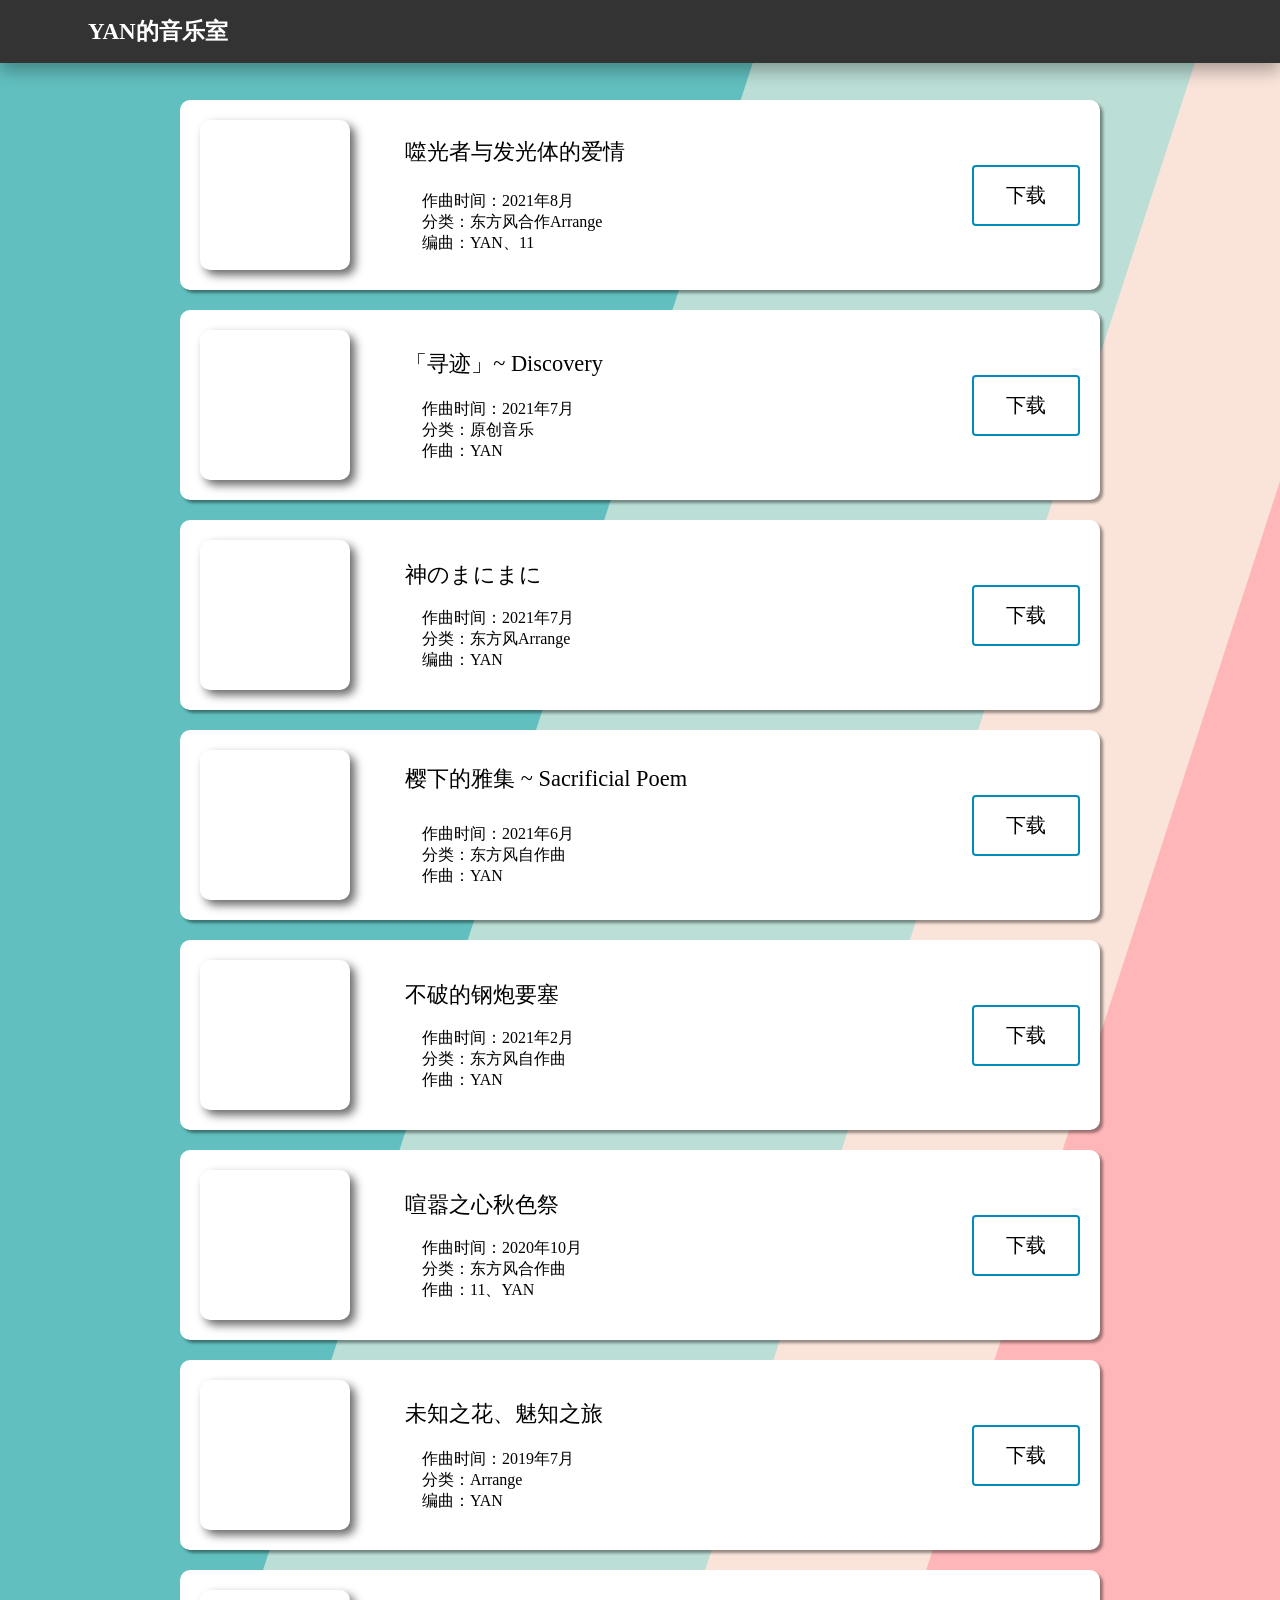
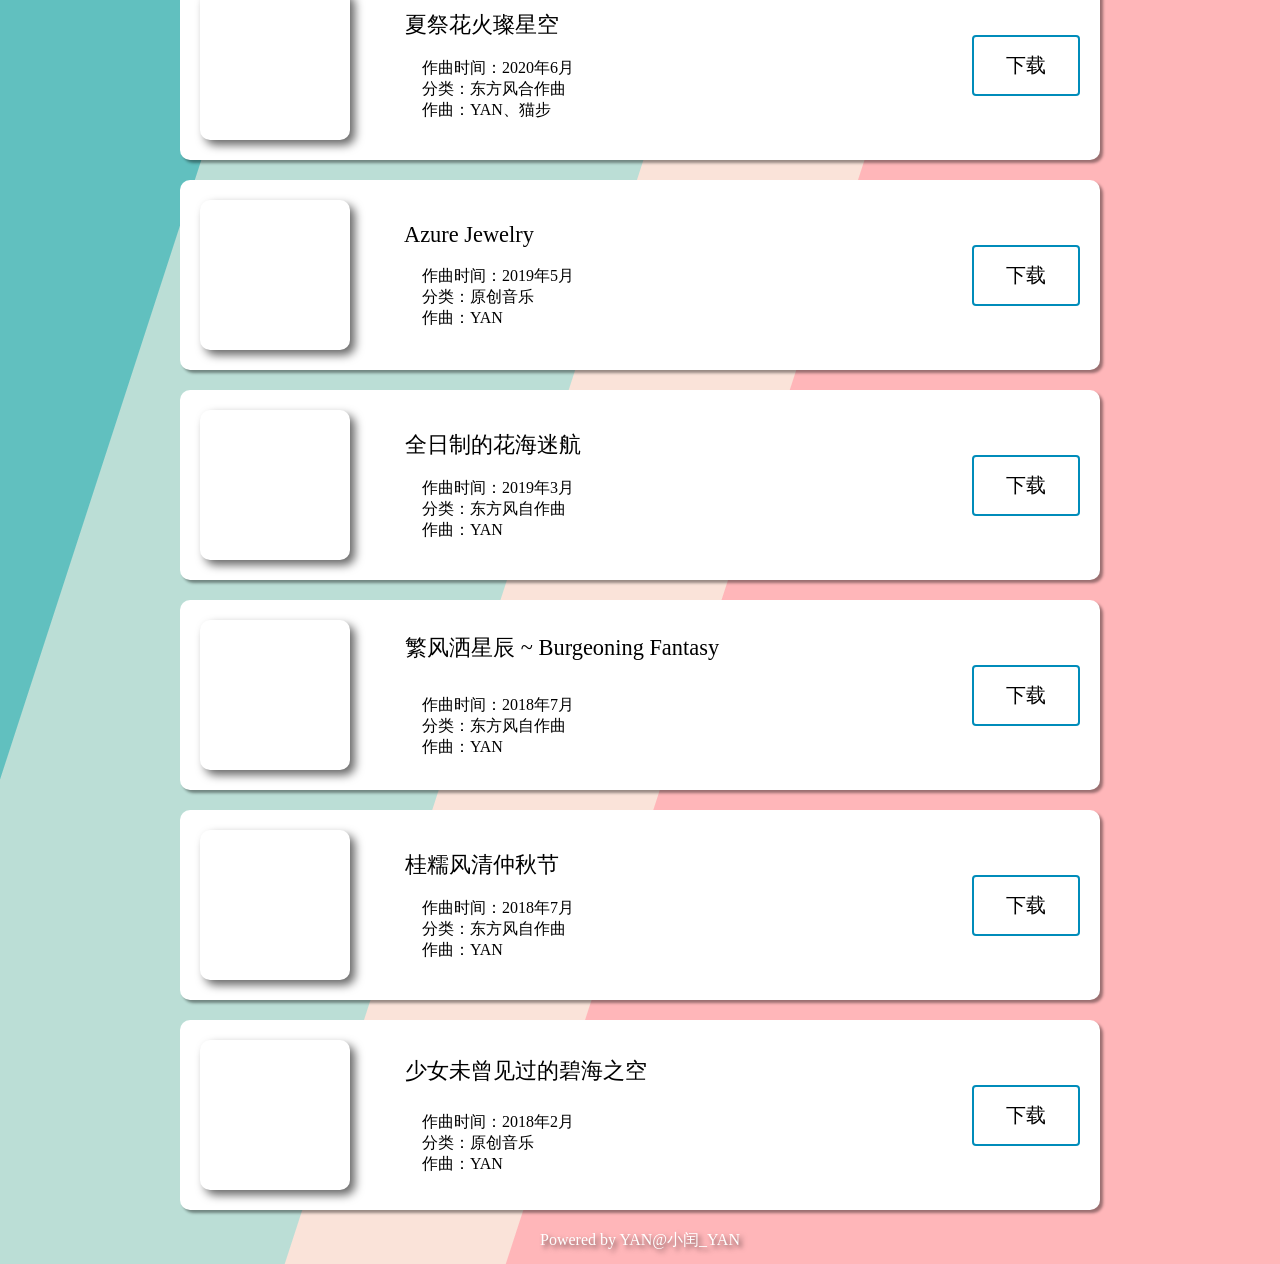
==== index.html @ b7a193bb "210902_0956" ====
<!DOCTYPE html>
<head>
    <meta name="viewport" content="width=device-width, initial-scale=1, maximum-scale=1, user-scalable=no">
    <link rel="stylesheet" type="text/css" href="css/style.css">
    <script src="https://kit.fontawesome.com/b39e3e3549.js" crossorigin="anonymous"></script>
    <link rel="shortcut icon" href="https://yan-blog.oss-cn-beijing.aliyuncs.com/musics/music.png">
    <title>YAN的音乐室</title>
</head>

<body>
<div class="topbar">
    <ul>
        <li style="margin-left: 5%"><img class="icon" src="https://yan-blog.oss-cn-beijing.aliyuncs.com/musics/music.png" alt=""></li>
        <li style="text-align: center"><font style="font-size: 23px"><b>YAN的音乐室</b></font></li>
        <li style="float:right; margin-right: 5%"><img class="icon" src="https://yan-blog.oss-cn-beijing.aliyuncs.com/musics/bannerEasy.png" alt=""></li>
    </ul>
</div>
<div class="contents">

    <div class="music">
        <div class="music-logo">
            <img class="img" src="https://yan-blog.oss-cn-beijing.aliyuncs.com/musics/cover/%E7%88%B1%E6%83%85.jpg" alt="">
        </div>
        <div class="music-info">
            <div class="music-name">
                <i class="fas fa-music"></i>&nbsp;&nbsp;噬光者与发光体的爱情
            </div>
            <div class="music-desc">
                <i class="fas fa-calendar-day"></i>&nbsp;&nbsp;作曲时间：2021年8月<br/>
                <i class="fas fa-quote-left"></i>&nbsp;&nbsp;分类：东方风合作Arrange<br/>
                <i class="fas fa-feather-alt"></i>&nbsp;&nbsp;编曲：YAN、11
            </div>
        </div>
        <div class="music-href">
            <a href="https://yan-blog.oss-cn-beijing.aliyuncs.com/musics/mp3/%E5%99%AC%E5%85%89%E8%80%85%E4%B8%8E%E5%8F%91%E5%85%89%E4%BD%93%E7%9A%84%E7%88%B1%E6%83%85.mp3">
                <button type="button" class="button">下载</button>
            </a>
        </div>
    </div>
    
    <div class="music">
        <div class="music-logo">
            <img class="img" src="https://yan-blog.oss-cn-beijing.aliyuncs.com/musics/cover/Discovery.jpg" alt="">
        </div>
        <div class="music-info">
            <div class="music-name">
                <i class="fas fa-music"></i>&nbsp;&nbsp;「寻迹」~ Discovery
            </div>
            <div class="music-desc">
                <i class="fas fa-calendar-day"></i>&nbsp;&nbsp;作曲时间：2021年7月<br/>
                <i class="fas fa-quote-left"></i>&nbsp;&nbsp;分类：原创音乐<br/>
                <i class="fas fa-feather-alt"></i>&nbsp;&nbsp;作曲：YAN
            </div>
        </div>
        <div class="music-href">
            <a href="https://yan-blog.oss-cn-beijing.aliyuncs.com/musics/mp3/%E3%80%8C%E5%AF%BB%E8%BF%B9%E3%80%8D~%20Discovery.mp3">
                <button type="button" class="button">下载</button>
            </a>
        </div>
    </div>
    
    <div class="music">
        <div class="music-logo">
            <img class="img" src="https://yan-blog.oss-cn-beijing.aliyuncs.com/musics/cover/%E7%A5%9E%E7%9A%84%E9%9A%8F%E6%B3%A2%E9%80%90%E6%B5%81.jpg" alt="">
        </div>
        <div class="music-info">
            <div class="music-name">
                <i class="fas fa-music"></i>&nbsp;&nbsp;神のまにまに
            </div>
            <div class="music-desc">
                <i class="fas fa-calendar-day"></i>&nbsp;&nbsp;作曲时间：2021年7月<br/>
                <i class="fas fa-quote-left"></i>&nbsp;&nbsp;分类：东方风Arrange<br/>
                <i class="fas fa-feather-alt"></i>&nbsp;&nbsp;编曲：YAN
            </div>
        </div>
        <div class="music-href">
            <a href="https://yan-blog.oss-cn-beijing.aliyuncs.com/musics/mp3/%E7%A5%9E%E7%9A%84%E9%9A%8F%E6%B3%A2%E9%80%90%E6%B5%81.mp3">
                <button type="button" class="button">下载</button>
            </a>
        </div>
    </div>
    
    <div class="music">
        <div class="music-logo">
            <img class="img" src="https://yan-blog.oss-cn-beijing.aliyuncs.com/musics/cover/%E6%A8%B1%E4%B8%8B%E7%9A%84%E9%9B%85%E9%9B%86.jpg" alt="">
        </div>
        <div class="music-info">
            <div class="music-name">
                <i class="fas fa-music"></i>&nbsp;&nbsp;樱下的雅集 ~ Sacrificial Poem
            </div>
            <div class="music-desc">
                <i class="fas fa-calendar-day"></i>&nbsp;&nbsp;作曲时间：2021年6月<br/>
                <i class="fas fa-quote-left"></i>&nbsp;&nbsp;分类：东方风自作曲<br/>
                <i class="fas fa-feather-alt"></i>&nbsp;&nbsp;作曲：YAN
            </div>
        </div>
        <div class="music-href">
            <a href="https://yan-blog.oss-cn-beijing.aliyuncs.com/musics/mp3/%E6%A8%B1%E4%B8%8B%E7%9A%84%E9%9B%85%E9%9B%86%20~%20Sacrificial%20Poem.mp3">
                <button type="button" class="button">下载</button>
            </a>
        </div>
    </div>
    
    <div class="music">
        <div class="music-logo">
            <img class="img" src="https://yan-blog.oss-cn-beijing.aliyuncs.com/musics/cover/%E9%92%A2%E9%93%81%E8%A6%81%E5%A1%9E.jpg" alt="">
        </div>
        <div class="music-info">
            <div class="music-name">
                <i class="fas fa-music"></i>&nbsp;&nbsp;不破的钢炮要塞
            </div>
            <div class="music-desc">
                <i class="fas fa-calendar-day"></i>&nbsp;&nbsp;作曲时间：2021年2月<br/>
                <i class="fas fa-quote-left"></i>&nbsp;&nbsp;分类：东方风自作曲<br/>
                <i class="fas fa-feather-alt"></i>&nbsp;&nbsp;作曲：YAN
            </div>
        </div>
        <div class="music-href">
            <a href="https://yan-blog.oss-cn-beijing.aliyuncs.com/musics/mp3/%E4%B8%8D%E7%A0%B4%E7%9A%84%E9%92%A2%E7%82%AE%E8%A6%81%E5%A1%9E.mp3">
                <button type="button" class="button">下载</button>
            </a>
        </div>
    </div>
    
    <div class="music">
        <div class="music-logo">
            <img class="img" src="https://yan-blog.oss-cn-beijing.aliyuncs.com/musics/cover/%E5%96%A7%E5%9A%A3%E4%B9%8B%E5%BF%83%E7%A7%8B%E8%89%B2%E7%A5%AD.jpg" alt="">
        </div>
        <div class="music-info">
            <div class="music-name">
                <i class="fas fa-music"></i>&nbsp;&nbsp;喧嚣之心秋色祭
            </div>
            <div class="music-desc">
                <i class="fas fa-calendar-day"></i>&nbsp;&nbsp;作曲时间：2020年10月<br/>
                <i class="fas fa-quote-left"></i>&nbsp;&nbsp;分类：东方风合作曲<br/>
                <i class="fas fa-feather-alt"></i>&nbsp;&nbsp;作曲：11、YAN
            </div>
        </div>
        <div class="music-href">
            <a href="https://yan-blog.oss-cn-beijing.aliyuncs.com/musics/mp3/%E5%96%A7%E5%9A%A3%E4%B9%8B%E5%BF%83%E7%A7%8B%E8%89%B2%E7%A5%AD.mp3">
                <button type="button" class="button">下载</button>
            </a>
        </div>
    </div>
    
    <div class="music">
        <div class="music-logo">
            <img class="img" src="https://yan-blog.oss-cn-beijing.aliyuncs.com/musics/cover/%E6%9C%AA%E7%9F%A5%E4%B9%8B%E8%8A%B1.jpg" alt="">
        </div>
        <div class="music-info">
            <div class="music-name">
                <i class="fas fa-music"></i>&nbsp;&nbsp;未知之花、魅知之旅
            </div>
            <div class="music-desc">
                <i class="fas fa-calendar-day"></i>&nbsp;&nbsp;作曲时间：2019年7月<br/>
                <i class="fas fa-quote-left"></i>&nbsp;&nbsp;分类：Arrange<br/>
                <i class="fas fa-feather-alt"></i>&nbsp;&nbsp;编曲：YAN
            </div>
        </div>
        <div class="music-href">
            <a href="https://yan-blog.oss-cn-beijing.aliyuncs.com/musics/mp3/%E6%9C%AA%E7%9F%A5%E4%B9%8B%E8%8A%B1%E3%80%81%E9%AD%85%E7%9F%A5%E4%B9%8B%E6%97%85.mp3">
                <button type="button" class="button">下载</button>
            </a>
        </div>
    </div>
    
    <div class="music">
        <div class="music-logo">
            <img class="img" src="https://yan-blog.oss-cn-beijing.aliyuncs.com/musics/cover/%E5%A4%8F%E7%A5%AD%E8%8A%B1%E7%81%AB%E7%92%A8%E6%98%9F%E7%A9%BA.jpg" alt="">
        </div>
        <div class="music-info">
            <div class="music-name">
                <i class="fas fa-music"></i>&nbsp;&nbsp;夏祭花火璨星空
            </div>
            <div class="music-desc">
                <i class="fas fa-calendar-day"></i>&nbsp;&nbsp;作曲时间：2020年6月<br/>
                <i class="fas fa-quote-left"></i>&nbsp;&nbsp;分类：东方风合作曲<br/>
                <i class="fas fa-feather-alt"></i>&nbsp;&nbsp;作曲：YAN、猫步
            </div>
        </div>
        <div class="music-href">
            <a href="https://yan-blog.oss-cn-beijing.aliyuncs.com/musics/mp3/%E5%A4%8F%E7%A5%AD%E8%8A%B1%E7%81%AB%E7%92%A8%E6%98%9F%E7%A9%BA.mp3">
                <button type="button" class="button">下载</button>
            </a>
        </div>
    </div>
    
    <div class="music">
        <div class="music-logo">
            <img class="img" src="https://yan-blog.oss-cn-beijing.aliyuncs.com/musics/cover/AJ.jpg" alt="">
        </div>
        <div class="music-info">
            <div class="music-name">
                <i class="fas fa-music"></i>&nbsp;&nbsp;Azure Jewelry
            </div>
            <div class="music-desc">
                <i class="fas fa-calendar-day"></i>&nbsp;&nbsp;作曲时间：2019年5月<br/>
                <i class="fas fa-quote-left"></i>&nbsp;&nbsp;分类：原创音乐<br/>
                <i class="fas fa-feather-alt"></i>&nbsp;&nbsp;作曲：YAN
            </div>
        </div>
        <div class="music-href">
            <a href="https://yan-blog.oss-cn-beijing.aliyuncs.com/musics/mp3/Azure%20Jewelry.mp3">
                <button type="button" class="button">下载</button>
            </a>
        </div>
    </div>
    
    <div class="music">
        <div class="music-logo">
            <img class="img" src="https://yan-blog.oss-cn-beijing.aliyuncs.com/musics/cover/%E8%8A%B1%E6%B5%B7.jpg" alt="">
        </div>
        <div class="music-info">
            <div class="music-name">
                <i class="fas fa-music"></i>&nbsp;&nbsp;全日制的花海迷航
            </div>
            <div class="music-desc">
                <i class="fas fa-calendar-day"></i>&nbsp;&nbsp;作曲时间：2019年3月<br/>
                <i class="fas fa-quote-left"></i>&nbsp;&nbsp;分类：东方风自作曲<br/>
                <i class="fas fa-feather-alt"></i>&nbsp;&nbsp;作曲：YAN
            </div>
        </div>
        <div class="music-href">
            <a href="https://yan-blog.oss-cn-beijing.aliyuncs.com/musics/mp3/%E5%85%A8%E6%97%A5%E5%88%B6%E8%8A%B1%E6%B5%B7%E8%BF%B7%E8%88%AA.mp3">
                <button type="button" class="button">下载</button>
            </a>
        </div>
    </div>
    
    <div class="music">
        <div class="music-logo">
            <img class="img" src="https://yan-blog.oss-cn-beijing.aliyuncs.com/musics/cover/%E7%B9%81%E9%A3%8E%E6%B4%92%E6%98%9F%E8%BE%B0.jpg" alt="">
        </div>
        <div class="music-info">
            <div class="music-name">
                <i class="fas fa-music"></i>&nbsp;&nbsp;繁风洒星辰 ~ Burgeoning Fantasy
            </div>
            <div class="music-desc">
                <i class="fas fa-calendar-day"></i>&nbsp;&nbsp;作曲时间：2018年7月<br/>
                <i class="fas fa-quote-left"></i>&nbsp;&nbsp;分类：东方风自作曲<br/>
                <i class="fas fa-feather-alt"></i>&nbsp;&nbsp;作曲：YAN
            </div>
        </div>
        <div class="music-href">
            <a href="https://yan-blog.oss-cn-beijing.aliyuncs.com/musics/mp3/%E7%B9%81%E9%A3%8E%E6%B4%92%E6%98%9F%E8%BE%B0%20~%20Burgeoning%20Fantasy.mp3">
                <button type="button" class="button">下载</button>
            </a>
        </div>
    </div>
    
    <div class="music">
        <div class="music-logo">
            <img class="img" src="https://yan-blog.oss-cn-beijing.aliyuncs.com/musics/cover/%E4%B8%AD%E7%A7%8B.jpg" alt="">
        </div>
        <div class="music-info">
            <div class="music-name">
                <i class="fas fa-music"></i>&nbsp;&nbsp;桂糯风清仲秋节
            </div>
            <div class="music-desc">
                <i class="fas fa-calendar-day"></i>&nbsp;&nbsp;作曲时间：2018年7月<br/>
                <i class="fas fa-quote-left"></i>&nbsp;&nbsp;分类：东方风自作曲<br/>
                <i class="fas fa-feather-alt"></i>&nbsp;&nbsp;作曲：YAN
            </div>
        </div>
        <div class="music-href">
            <a href="https://yan-blog.oss-cn-beijing.aliyuncs.com/musics/mp3/%E6%A1%82%E7%B3%AF%E9%A3%8E%E6%B8%85%E4%BB%B2%E7%A7%8B%E8%8A%82.mp3">
                <button type="button" class="button">下载</button>
            </a>
        </div>
    </div>
    
    <div class="music">
        <div class="music-logo">
            <img class="img" src="https://yan-blog.oss-cn-beijing.aliyuncs.com/musics/cover/%E7%A2%A7%E6%B5%B7.jpg" alt="">
        </div>
        <div class="music-info">
            <div class="music-name">
                <i class="fas fa-music"></i>&nbsp;&nbsp;少女未曾见过的碧海之空
            </div>
            <div class="music-desc">
                <i class="fas fa-calendar-day"></i>&nbsp;&nbsp;作曲时间：2018年2月<br/>
                <i class="fas fa-quote-left"></i>&nbsp;&nbsp;分类：原创音乐<br/>
                <i class="fas fa-feather-alt"></i>&nbsp;&nbsp;作曲：YAN
            </div>
        </div>
        <div class="music-href">
            <a href="https://yan-blog.oss-cn-beijing.aliyuncs.com/musics/mp3/%E5%B0%91%E5%A5%B3%E6%9C%AA%E6%9B%BE%E8%A7%81%E8%BF%87%E7%9A%84%E7%A2%A7%E6%B5%B7%E4%B9%8B%E7%A9%BA.mp3">
                <button type="button" class="button">下载</button>
            </a>
        </div>
    </div>
    
</div>

<div class="copyright">
    Powered by YAN@小闰_YAN
</div>
</body>

</html>
---- css/style.css ----
* {
    margin: 0;
    padding: 0;
}

body{
    background: linear-gradient(288deg, #FFB6B9 0%, #FFB6B9 35%, #FAE3D9 calc(35% + 1px), #FAE3D9 45%, #BBDED6 calc(45% + 1px), #BBDED6 65%, #61C0BF calc(65% + 1px), #61C0BF 100%);
}

ul {
    list-style-type: none;
    margin: 0;
    padding: 0;
    overflow: hidden;
    background-color: #333;
    position: fixed;
    top: 0;
    width: 100%;
    box-shadow: 0px 8px 16px rgba(0, 0, 0, 0.3);
}
  
li {
    float: left;
    display: block;
    color: white;
    text-align: center;
    padding: 16px 8px;
    text-decoration: none;
}

.topbar{
    height: 80px;
}
  
.icon {
    height: 40px;
}

.contents{
    max-width: 960px;
    margin:0 auto; 
}

.music {
    background-color: #fff;
    padding: 20px;
    border-radius: 10px;
    margin: 20px;
    display: flex;
    flex-wrap: wrap;
    align-items:center;
    justify-content:center;
    box-shadow: 3px 3px 3px rgba(0, 0, 0, 0.4);
    
}


.music-logo{
    width: 150px;
    height: 150px;
    border-radius: 10px;
    margin-right: 5%;
    box-shadow: 5px 5px 10px rgba(0, 0, 0, 0.6);
}
.img{
    width: 100%;
    object-fit: cover;
}

.music-name{
    font-size: 1.4em;
    margin-bottom: 10%
}

.music-desc{
    margin-left: 20px;
}

.music-href{
    margin-left: auto;
    transition: all 0.3s;
}

.music-href:hover{
    transform: scale(1.03);
}

.button {
    padding: 15px 32px;
    text-align: center;
    text-decoration: none;
    border-radius: 4px;
    font-size: 20px;
    background-color: white; 
    color: black; 
    border: 2px solid #008CBA;
}

.button:hover {
    background-color: #008CBA;
    color: white;
    box-shadow: 3px 3px 5px rgba(0, 0, 0, 0.6);
}

@media screen and (max-width: 666px) {
    .music {
        display: flex;
        flex-direction: column;
    }
    .music-logo{
        margin-bottom: 5%;
    }
    .music-name{
        margin-bottom: 5%;
    }
    .music-desc{
        margin-bottom: 5%;
    }
    .music-href{
        margin-right: auto;
    }
    .button{
        padding: 8px 50px;
    }
}

.copyright{
    color: white;
    margin-top: 1%;
    margin-bottom: 1%;
    text-shadow: 3px 3px 5px rgba(0, 0, 0, 0.6);
    text-align: center;
}
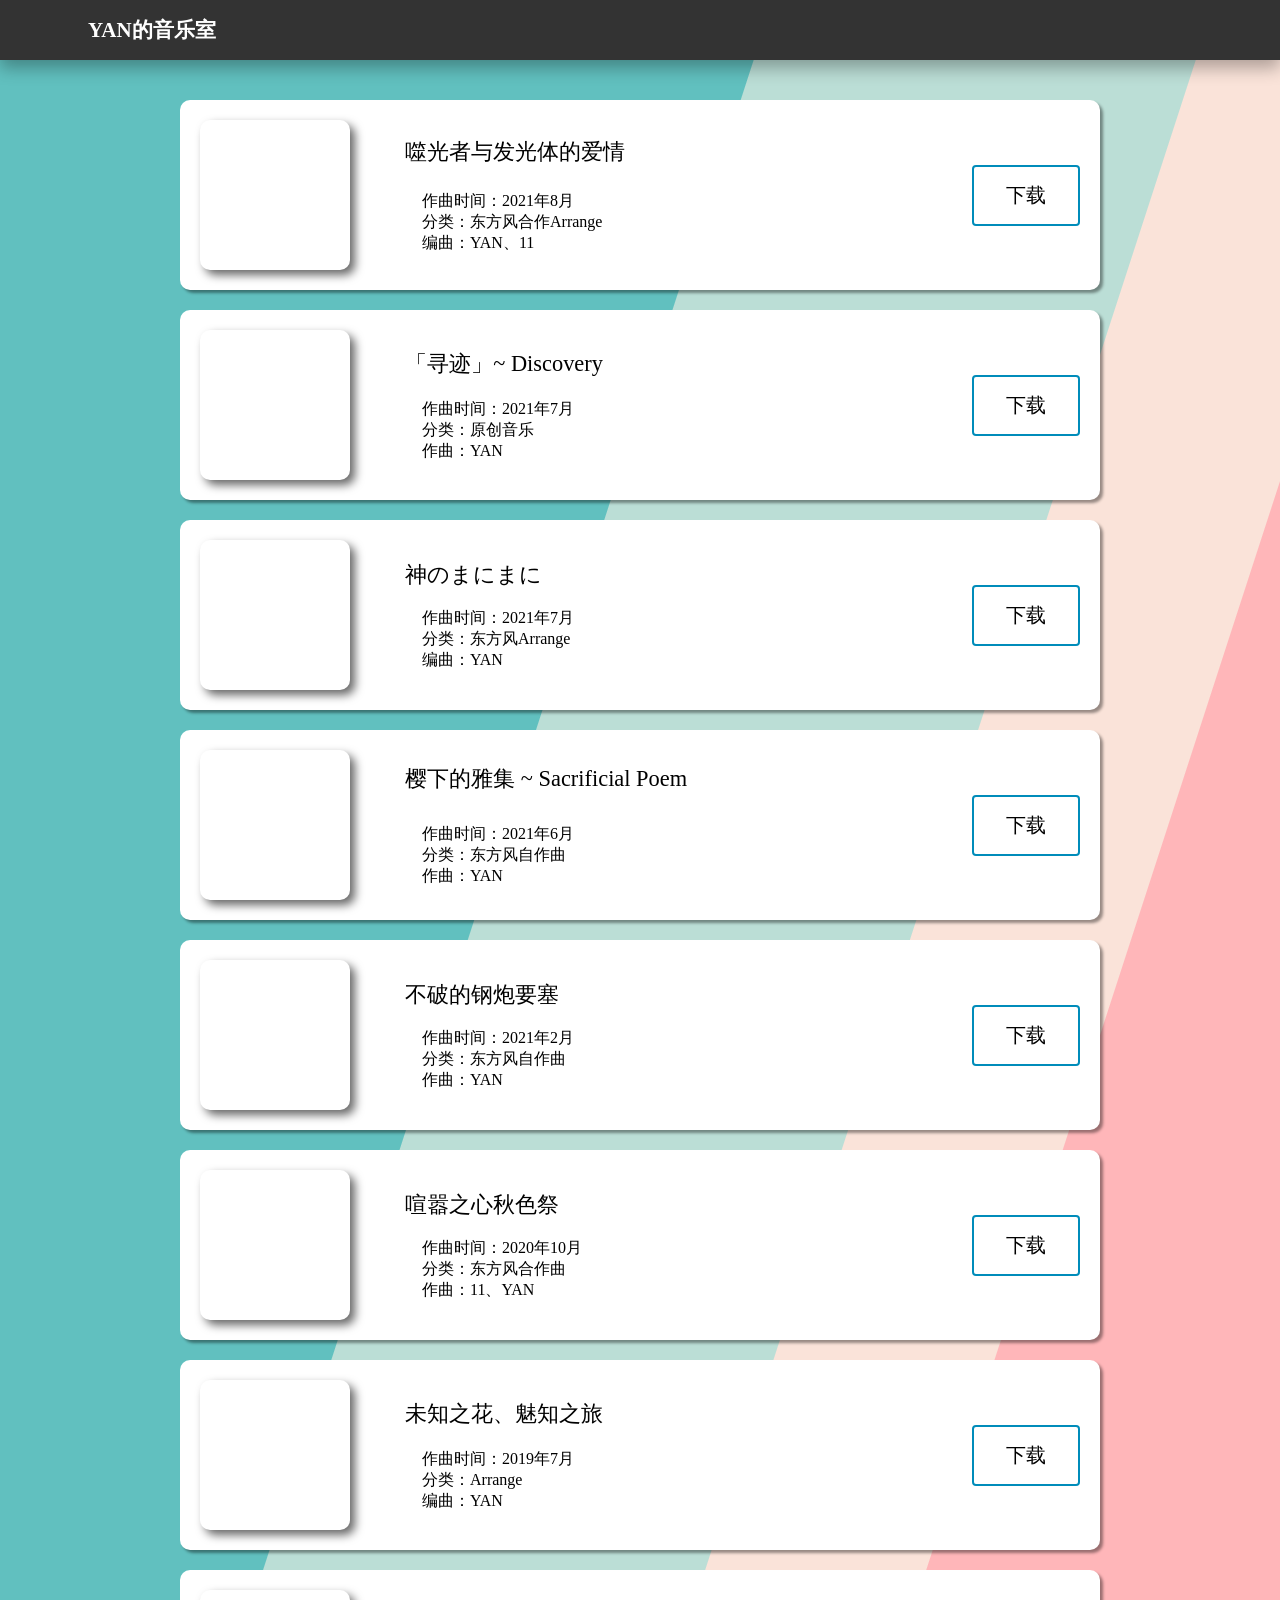
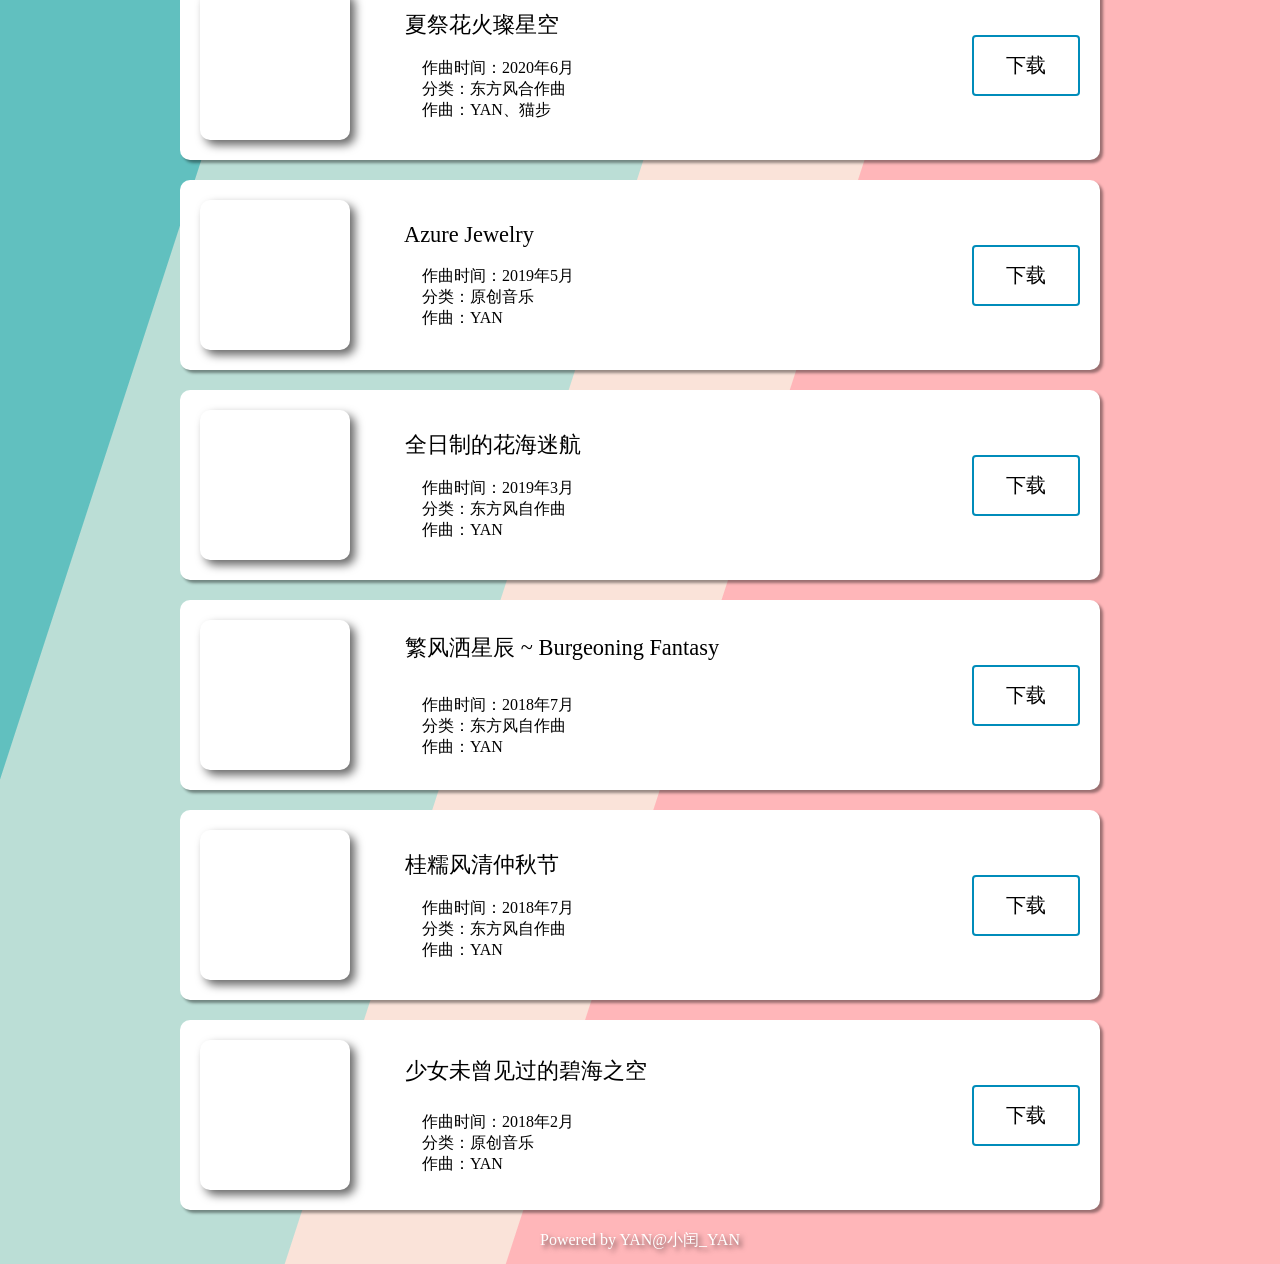
==== commit d1aabf0f: "210902_1010" ====
--- a/index.html
+++ b/index.html
@@ -12,7 +12,7 @@
 <div class="topbar">
     <ul>
         <li style="margin-left: 5%"><img class="icon" src="https://yan-blog.oss-cn-beijing.aliyuncs.com/musics/music.png" alt=""></li>
-        <li style="text-align: center"><font style="font-size: 23px"><b>YAN的音乐室</b></font></li>
+        <li style="text-align: center"><font style="font-size: 21px"><b>YAN的音乐室</b></font></li>
         <li style="float:right; margin-right: 5%"><img class="icon" src="https://yan-blog.oss-cn-beijing.aliyuncs.com/musics/bannerEasy.png" alt=""></li>
     </ul>
 </div>
--- a/css/style.css
+++ b/css/style.css
@@ -33,7 +33,7 @@
 }
   
 .icon {
-    height: 40px;
+    height: 30px;
 }
 
 .contents{
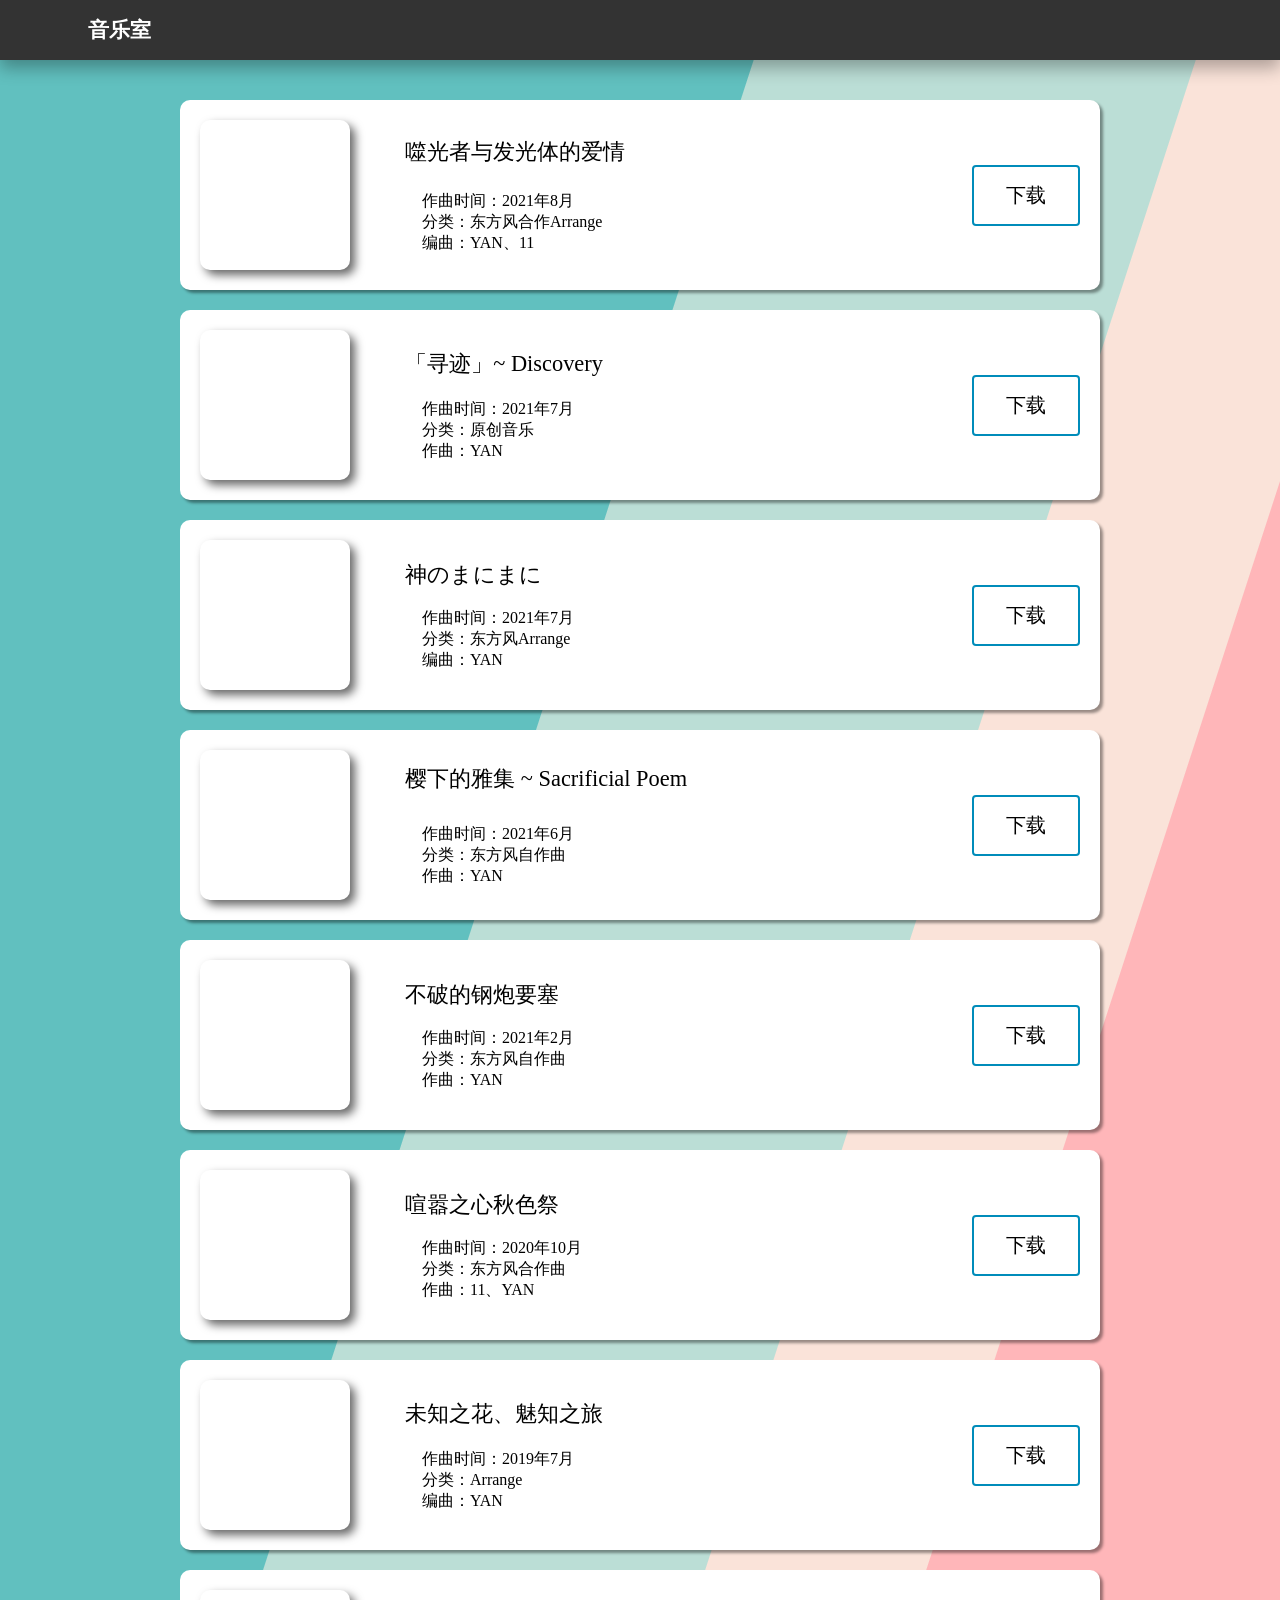
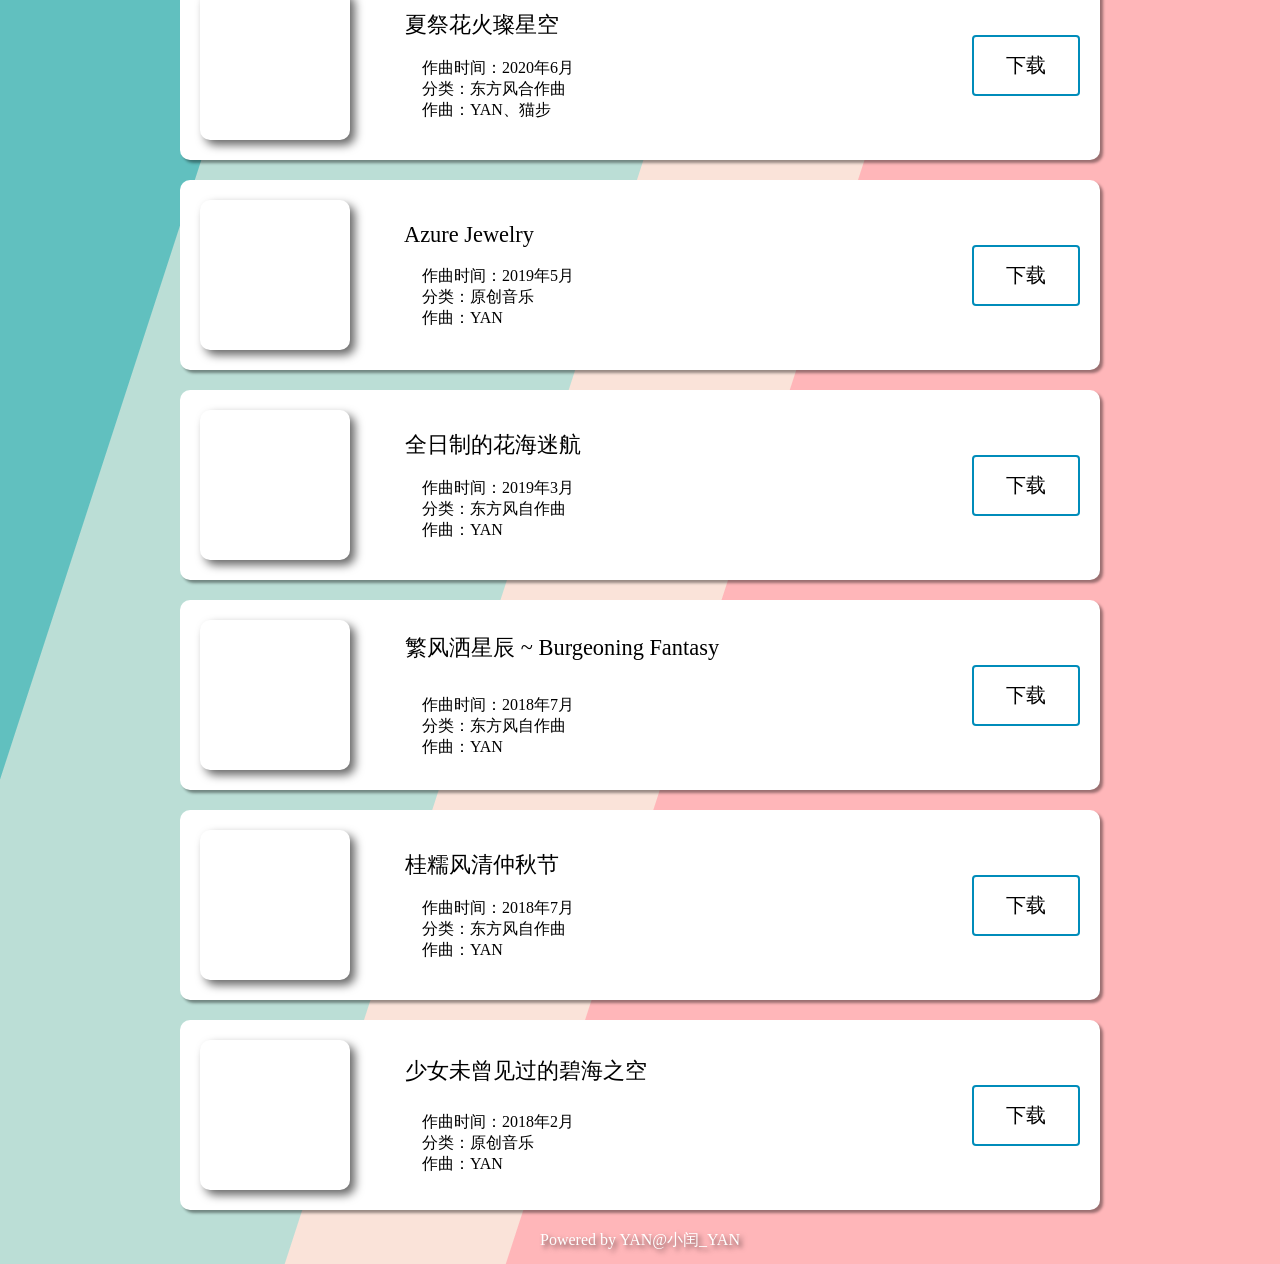
==== commit 53cd5e83: "210902_1020" ====
--- a/index.html
+++ b/index.html
@@ -12,7 +12,7 @@
 <div class="topbar">
     <ul>
         <li style="margin-left: 5%"><img class="icon" src="https://yan-blog.oss-cn-beijing.aliyuncs.com/musics/music.png" alt=""></li>
-        <li style="text-align: center"><font style="font-size: 21px"><b>YAN的音乐室</b></font></li>
+        <li style="text-align: center"><font style="font-size: 21px"><b>音乐室</b></font></li>
         <li style="float:right; margin-right: 5%"><img class="icon" src="https://yan-blog.oss-cn-beijing.aliyuncs.com/musics/bannerEasy.png" alt=""></li>
     </ul>
 </div>
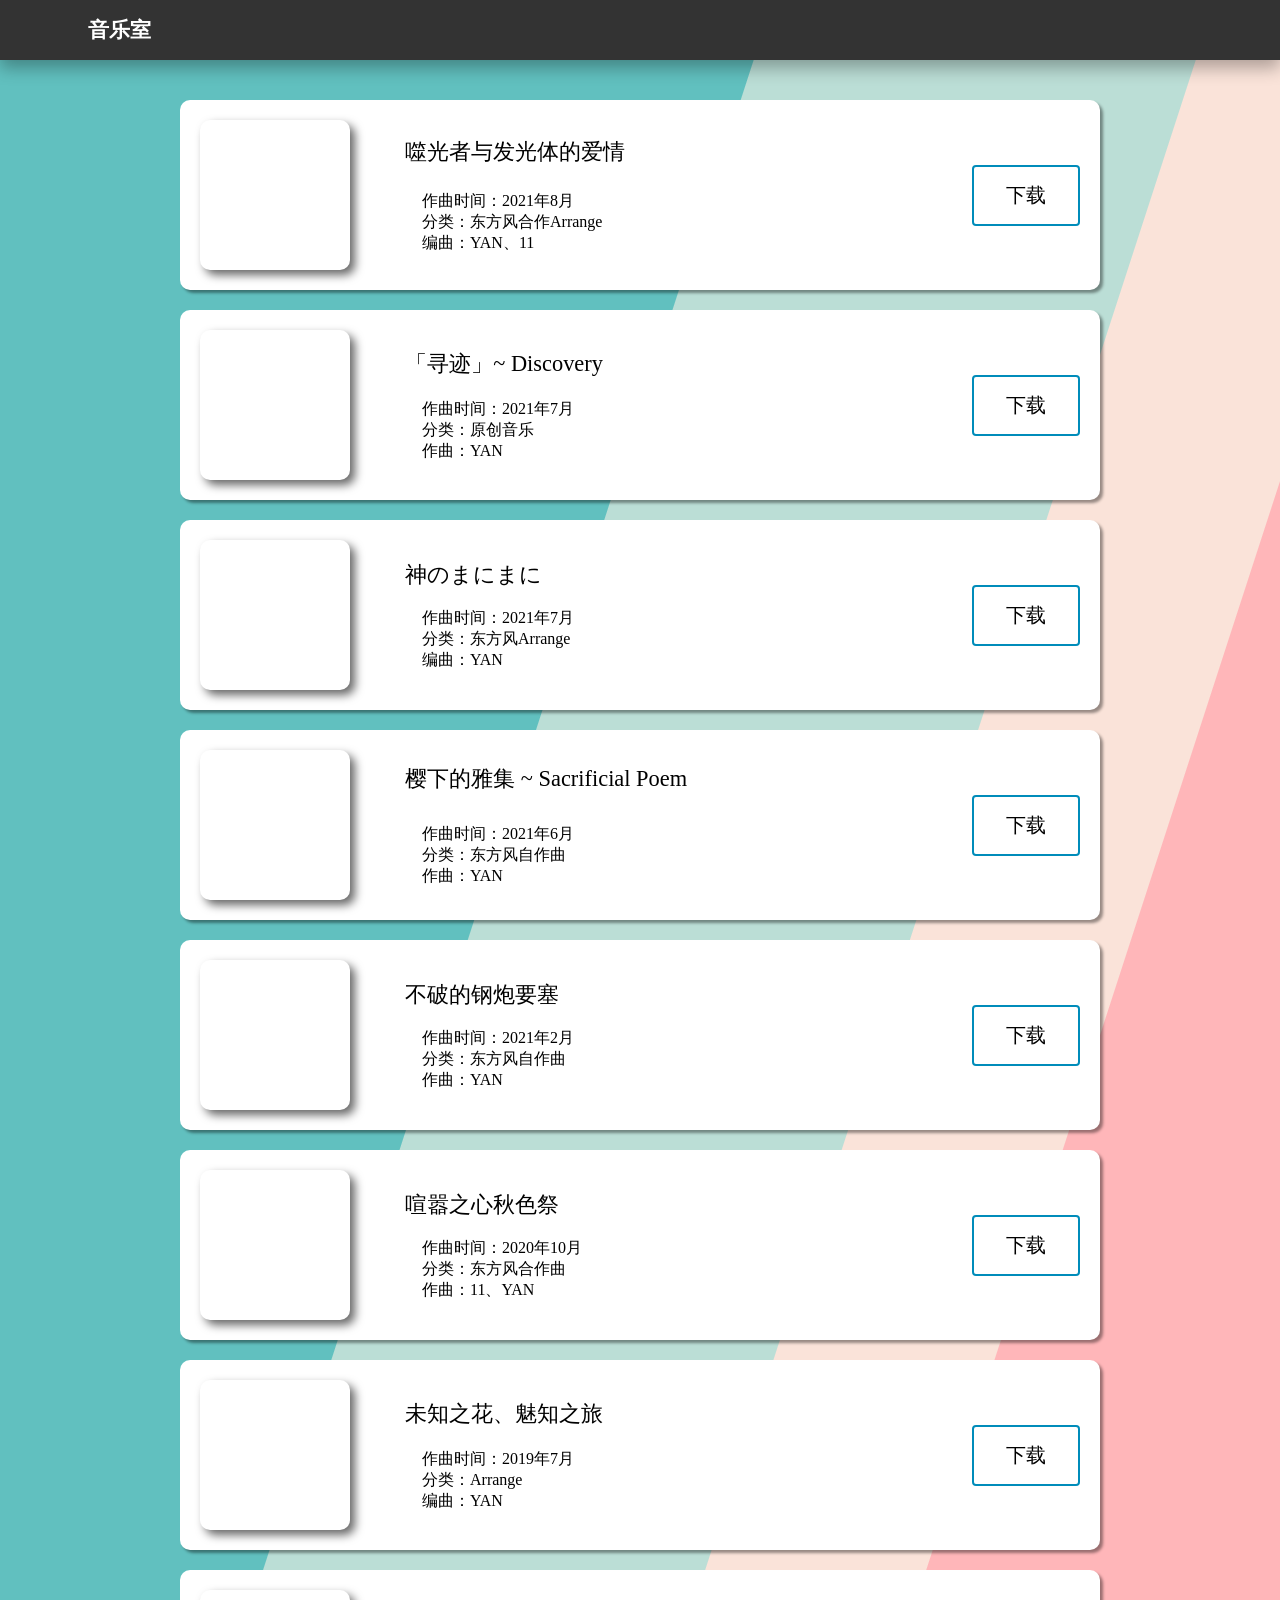
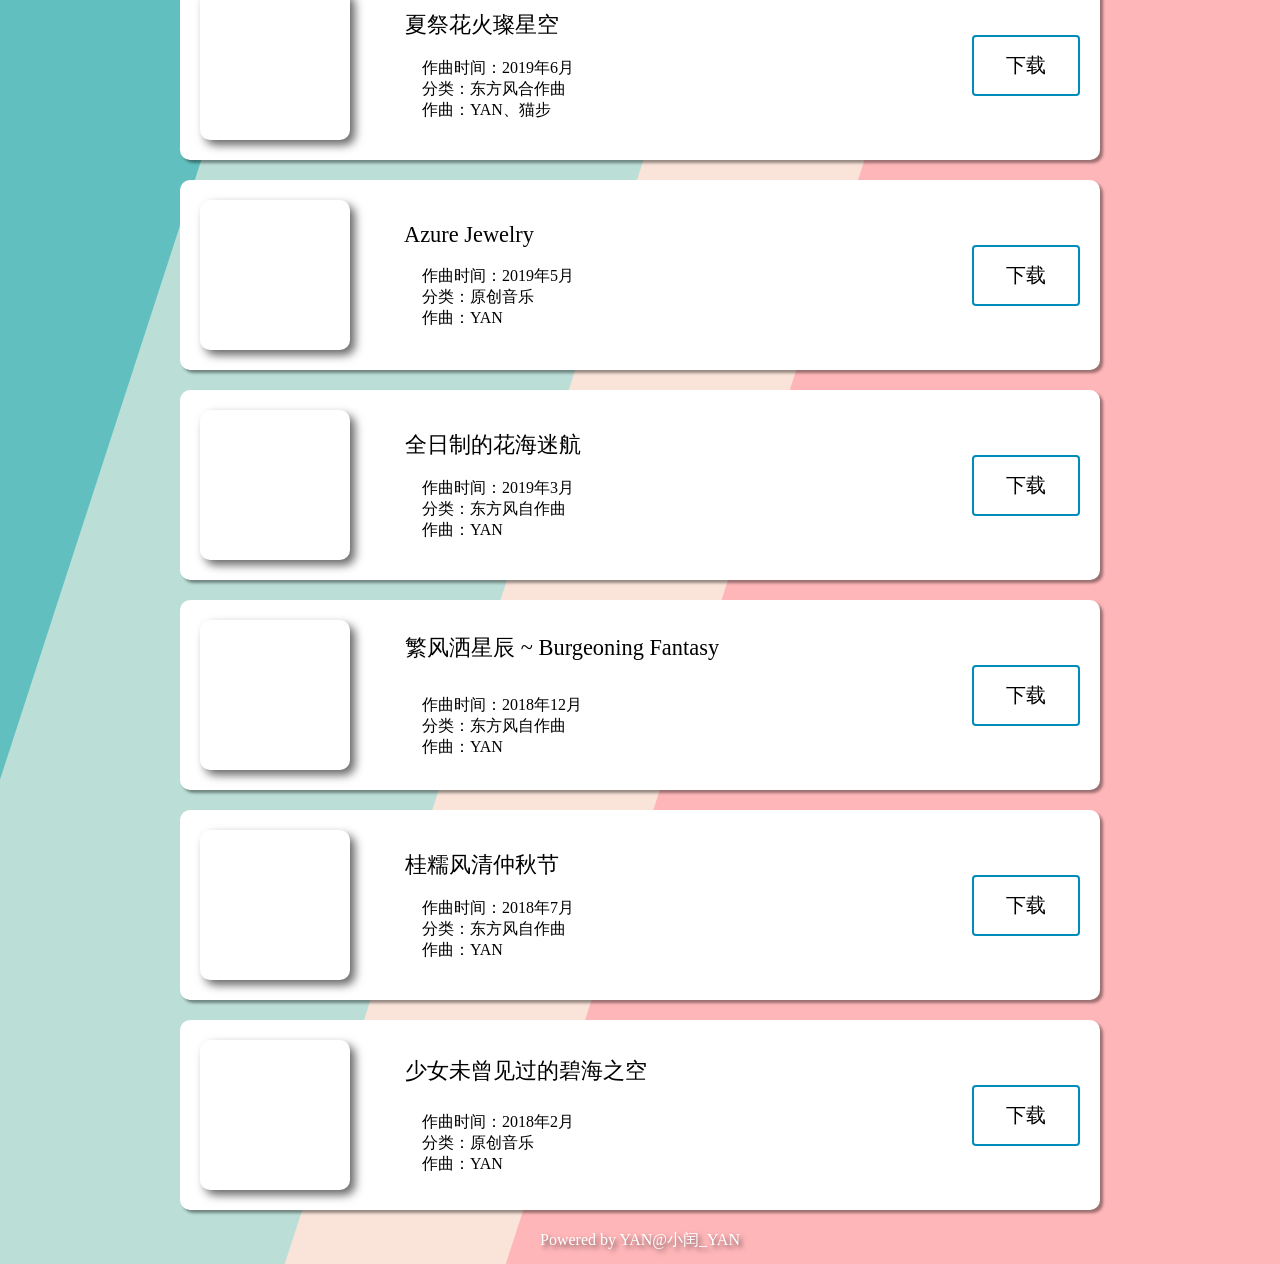
==== commit 55f67e04: "210905_0041" ====
--- a/index.html
+++ b/index.html
@@ -6,6 +6,7 @@
     <script src="https://kit.fontawesome.com/b39e3e3549.js" crossorigin="anonymous"></script>
     <link rel="shortcut icon" href="https://yan-blog.oss-cn-beijing.aliyuncs.com/musics/music.png">
     <title>YAN的音乐室</title>
+    <script type="text/javascript" src="js/noIE.js"></script>
 </head>
 
 <body>
@@ -174,7 +175,7 @@
                 <i class="fas fa-music"></i>&nbsp;&nbsp;夏祭花火璨星空
             </div>
             <div class="music-desc">
-                <i class="fas fa-calendar-day"></i>&nbsp;&nbsp;作曲时间：2020年6月<br/>
+                <i class="fas fa-calendar-day"></i>&nbsp;&nbsp;作曲时间：2019年6月<br/>
                 <i class="fas fa-quote-left"></i>&nbsp;&nbsp;分类：东方风合作曲<br/>
                 <i class="fas fa-feather-alt"></i>&nbsp;&nbsp;作曲：YAN、猫步
             </div>
@@ -237,7 +238,7 @@
                 <i class="fas fa-music"></i>&nbsp;&nbsp;繁风洒星辰 ~ Burgeoning Fantasy
             </div>
             <div class="music-desc">
-                <i class="fas fa-calendar-day"></i>&nbsp;&nbsp;作曲时间：2018年7月<br/>
+                <i class="fas fa-calendar-day"></i>&nbsp;&nbsp;作曲时间：2018年12月<br/>
                 <i class="fas fa-quote-left"></i>&nbsp;&nbsp;分类：东方风自作曲<br/>
                 <i class="fas fa-feather-alt"></i>&nbsp;&nbsp;作曲：YAN
             </div>
--- a/css/style.css
+++ b/css/style.css
@@ -3,7 +3,7 @@
     padding: 0;
 }
 
-body{
+body {
     background: linear-gradient(288deg, #FFB6B9 0%, #FFB6B9 35%, #FAE3D9 calc(35% + 1px), #FAE3D9 45%, #BBDED6 calc(45% + 1px), #BBDED6 65%, #61C0BF calc(65% + 1px), #61C0BF 100%);
 }
 
@@ -18,7 +18,7 @@
     width: 100%;
     box-shadow: 0px 8px 16px rgba(0, 0, 0, 0.3);
 }
-  
+
 li {
     float: left;
     display: block;
@@ -28,17 +28,17 @@
     text-decoration: none;
 }
 
-.topbar{
+.topbar {
     height: 80px;
 }
-  
+
 .icon {
     height: 30px;
 }
 
-.contents{
+.contents {
     max-width: 960px;
-    margin:0 auto; 
+    margin: 0 auto;
 }
 
 .music {
@@ -48,41 +48,44 @@
     margin: 20px;
     display: flex;
     flex-wrap: wrap;
-    align-items:center;
-    justify-content:center;
+    align-items: center;
+    justify-content: center;
     box-shadow: 3px 3px 3px rgba(0, 0, 0, 0.4);
-    
 }
 
-
-.music-logo{
+.music-logo {
     width: 150px;
     height: 150px;
     border-radius: 10px;
     margin-right: 5%;
     box-shadow: 5px 5px 10px rgba(0, 0, 0, 0.6);
 }
-.img{
+
+.img {
     width: 100%;
     object-fit: cover;
 }
 
-.music-name{
+.music-name {
     font-size: 1.4em;
     margin-bottom: 10%
 }
 
-.music-desc{
+.music-desc {
     margin-left: 20px;
 }
 
-.music-href{
+.music-href {
     margin-left: auto;
     transition: all 0.3s;
 }
 
-.music-href:hover{
+.music-href:hover {
     transform: scale(1.03);
+}
+
+.muisc-info {
+    display: block;
 }
 
 .button {
@@ -91,8 +94,8 @@
     text-decoration: none;
     border-radius: 4px;
     font-size: 20px;
-    background-color: white; 
-    color: black; 
+    background-color: white;
+    color: black;
     border: 2px solid #008CBA;
 }
 
@@ -107,24 +110,24 @@
         display: flex;
         flex-direction: column;
     }
-    .music-logo{
+    .music-logo {
         margin-bottom: 5%;
     }
-    .music-name{
+    .music-name {
         margin-bottom: 5%;
     }
-    .music-desc{
+    .music-desc {
         margin-bottom: 5%;
     }
-    .music-href{
+    .music-href {
         margin-right: auto;
     }
-    .button{
+    .button {
         padding: 8px 50px;
     }
 }
 
-.copyright{
+.copyright {
     color: white;
     margin-top: 1%;
     margin-bottom: 1%;
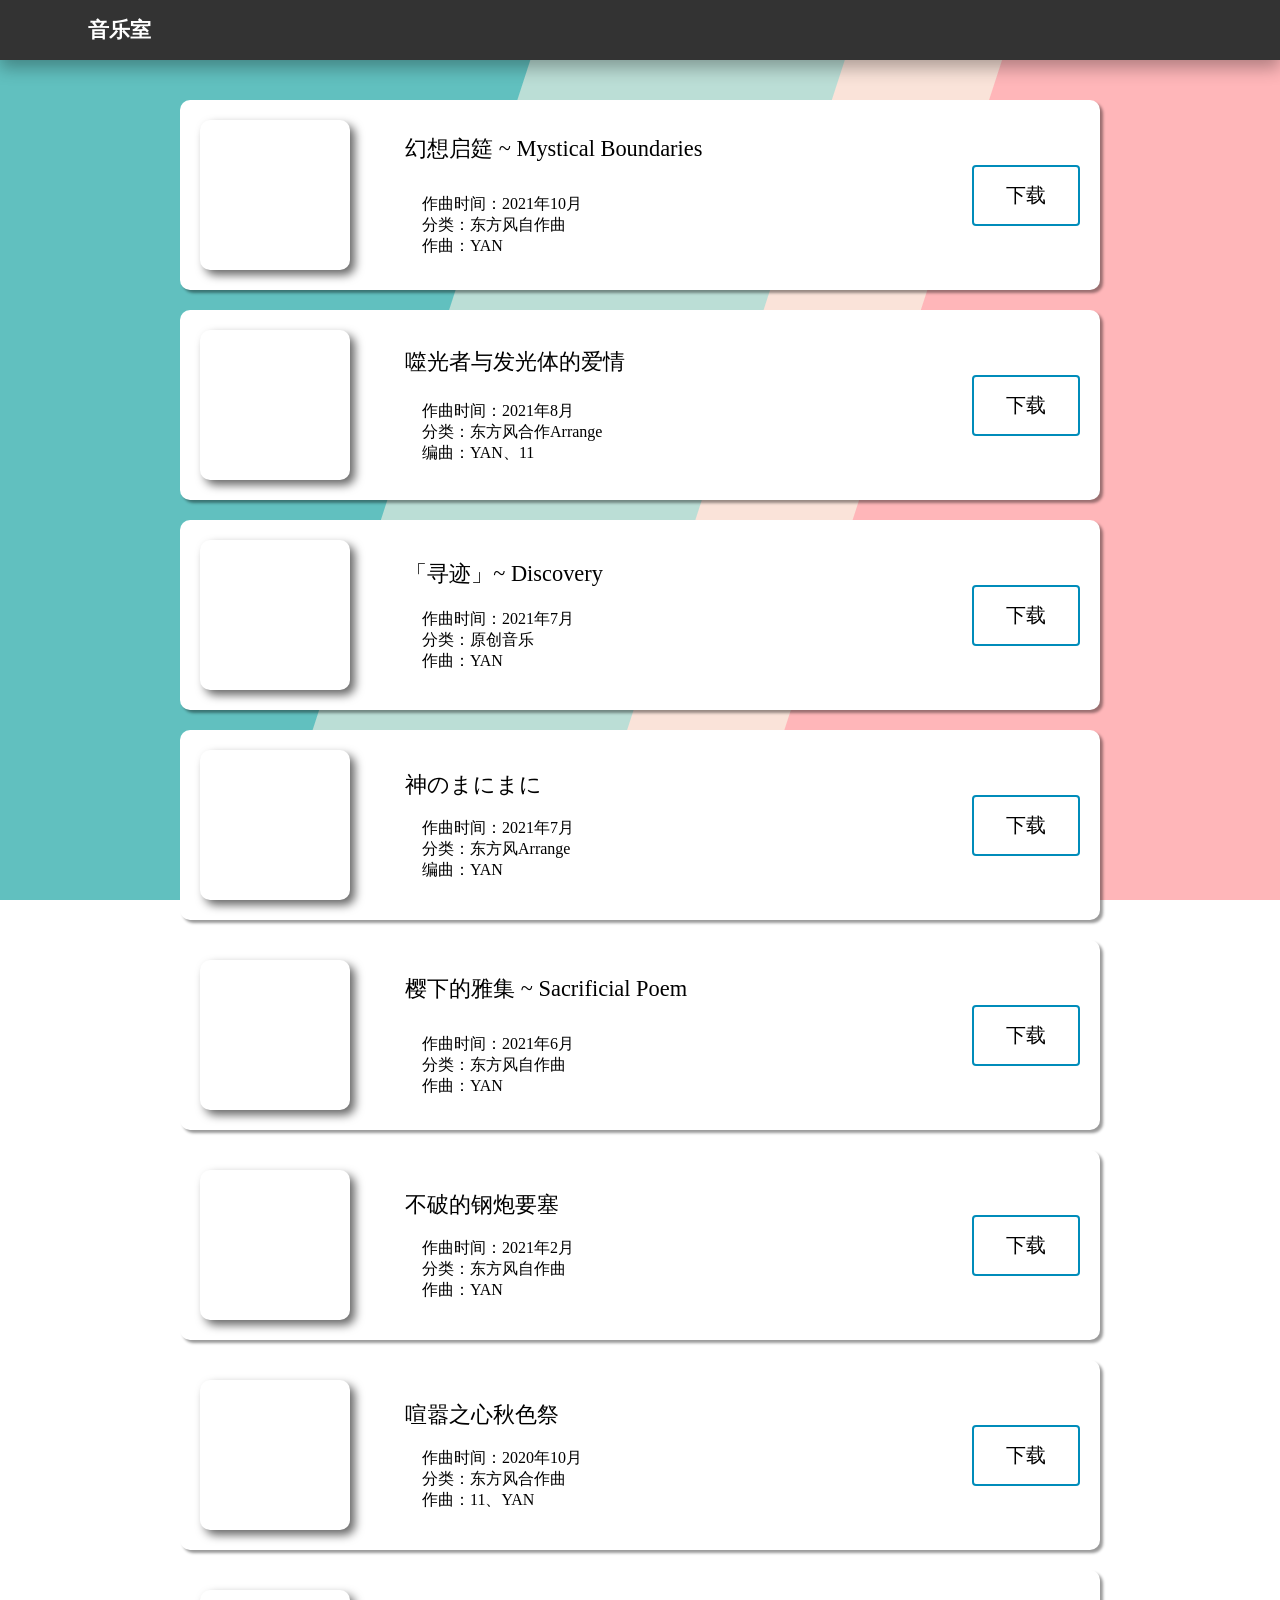
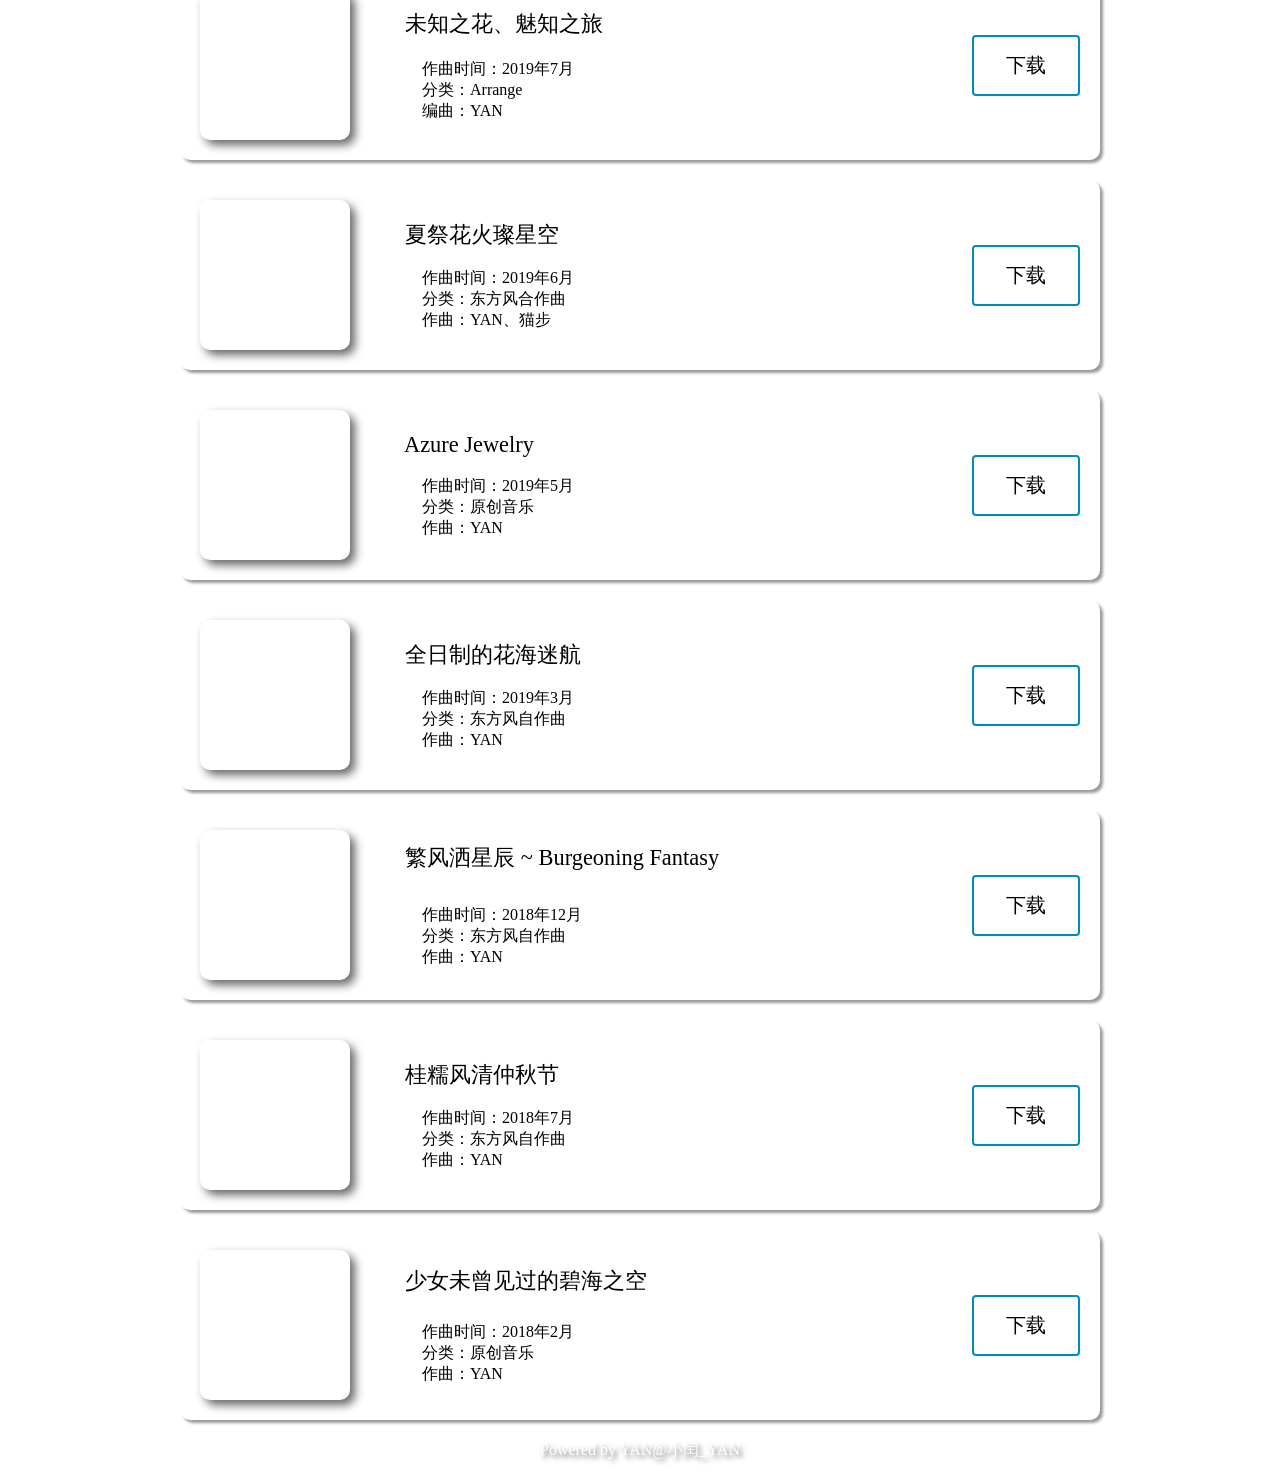
==== commit 989df81f: "20211129" ====
--- a/index.html
+++ b/index.html
@@ -21,6 +21,27 @@
 
     <div class="music">
         <div class="music-logo">
+            <img class="img" src="https://yan-blog.oss-cn-beijing.aliyuncs.com/musics/cover/%E5%B9%BB%E6%83%B3%E5%90%AF%E7%AD%B5.png" alt="">
+        </div>
+        <div class="music-info">
+            <div class="music-name">
+                <i class="fas fa-music"></i>&nbsp;&nbsp;幻想启筵 ~ Mystical Boundaries
+            </div>
+            <div class="music-desc">
+                <i class="fas fa-calendar-day"></i>&nbsp;&nbsp;作曲时间：2021年10月<br/>
+                <i class="fas fa-quote-left"></i>&nbsp;&nbsp;分类：东方风自作曲<br/>
+                <i class="fas fa-feather-alt"></i>&nbsp;&nbsp;作曲：YAN
+            </div>
+        </div>
+        <div class="music-href">
+            <a href="https://yan-blog.oss-cn-beijing.aliyuncs.com/musics/mp3/%E5%B9%BB%E6%83%B3%E5%90%AF%E7%AD%B5%20~%20Mystical%20Boundaries.mp3">
+                <button type="button" class="button">下载</button>
+            </a>
+        </div>
+    </div>
+    
+    <div class="music">
+        <div class="music-logo">
             <img class="img" src="https://yan-blog.oss-cn-beijing.aliyuncs.com/musics/cover/%E7%88%B1%E6%83%85.jpg" alt="">
         </div>
         <div class="music-info">
--- a/css/style.css
+++ b/css/style.css
@@ -5,6 +5,7 @@
 
 body {
     background: linear-gradient(288deg, #FFB6B9 0%, #FFB6B9 35%, #FAE3D9 calc(35% + 1px), #FAE3D9 45%, #BBDED6 calc(45% + 1px), #BBDED6 65%, #61C0BF calc(65% + 1px), #61C0BF 100%);
+    background-attachment: fixed;
 }
 
 ul {
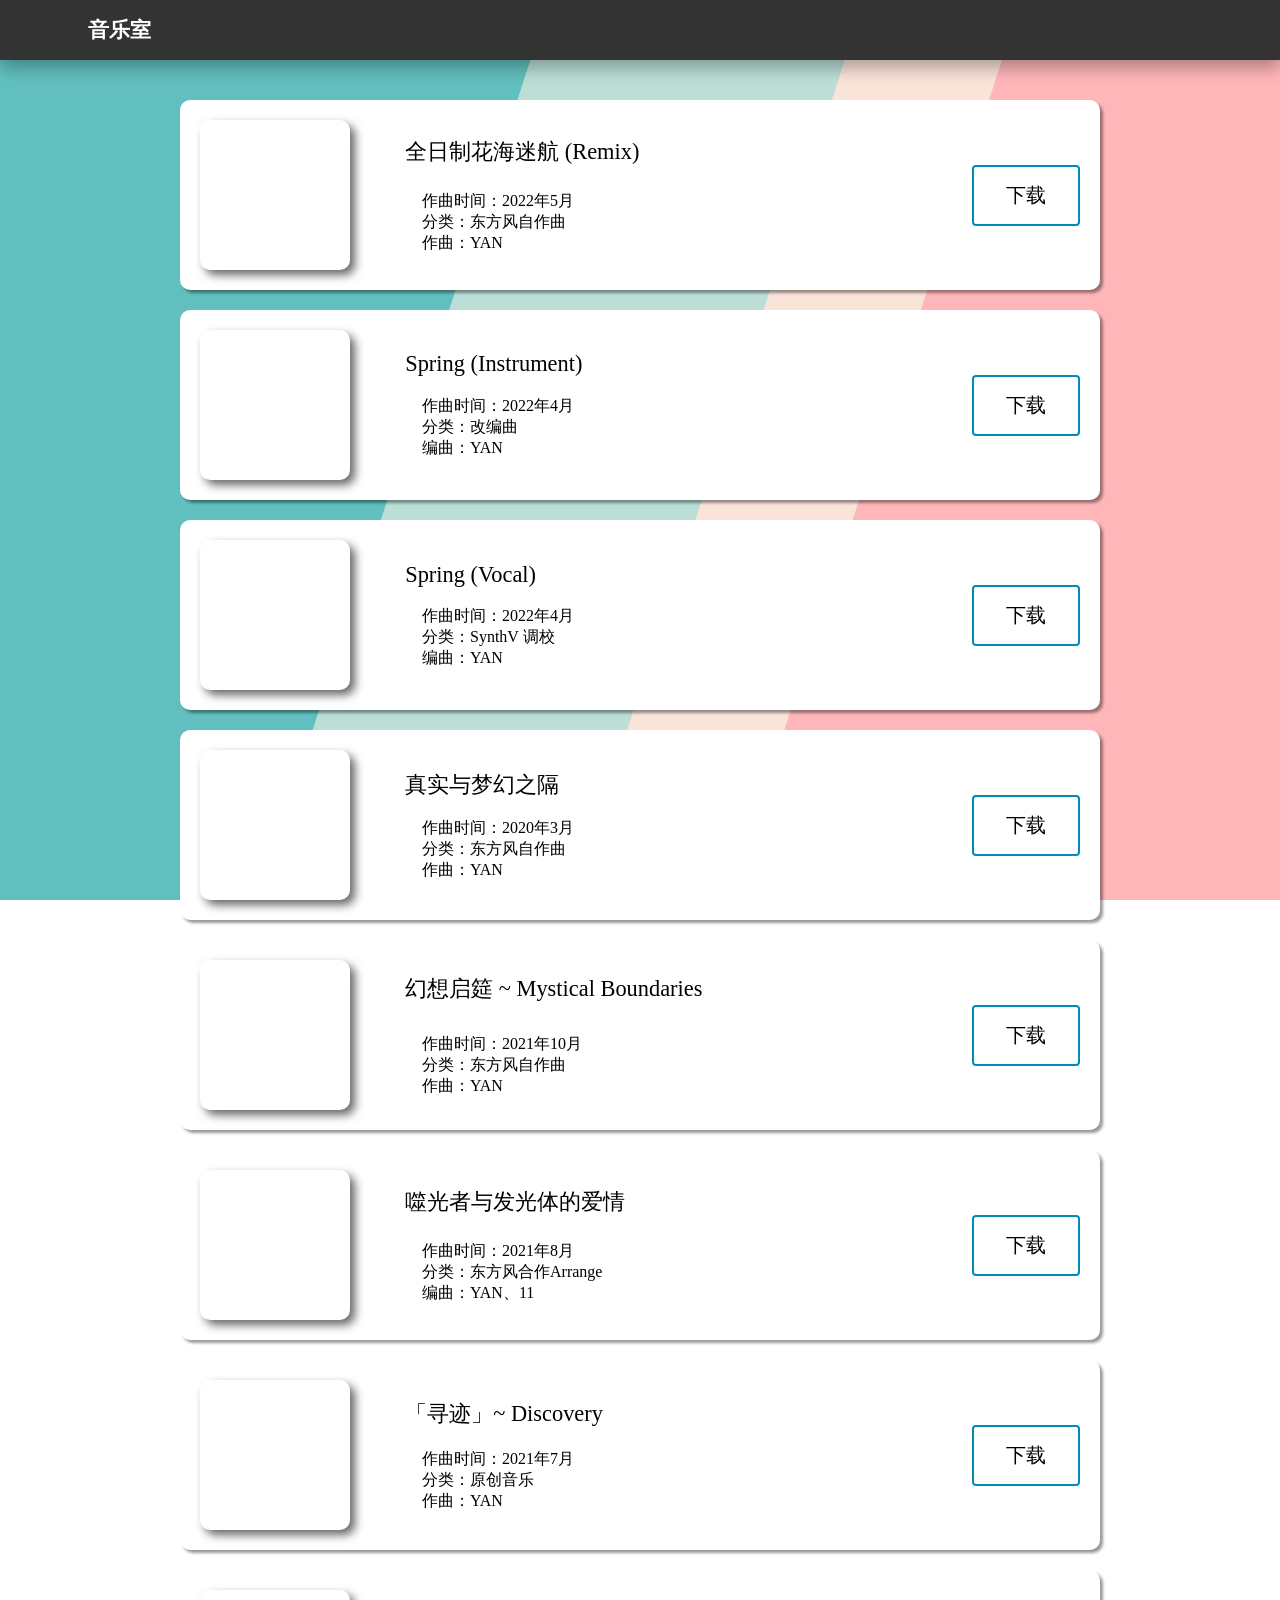
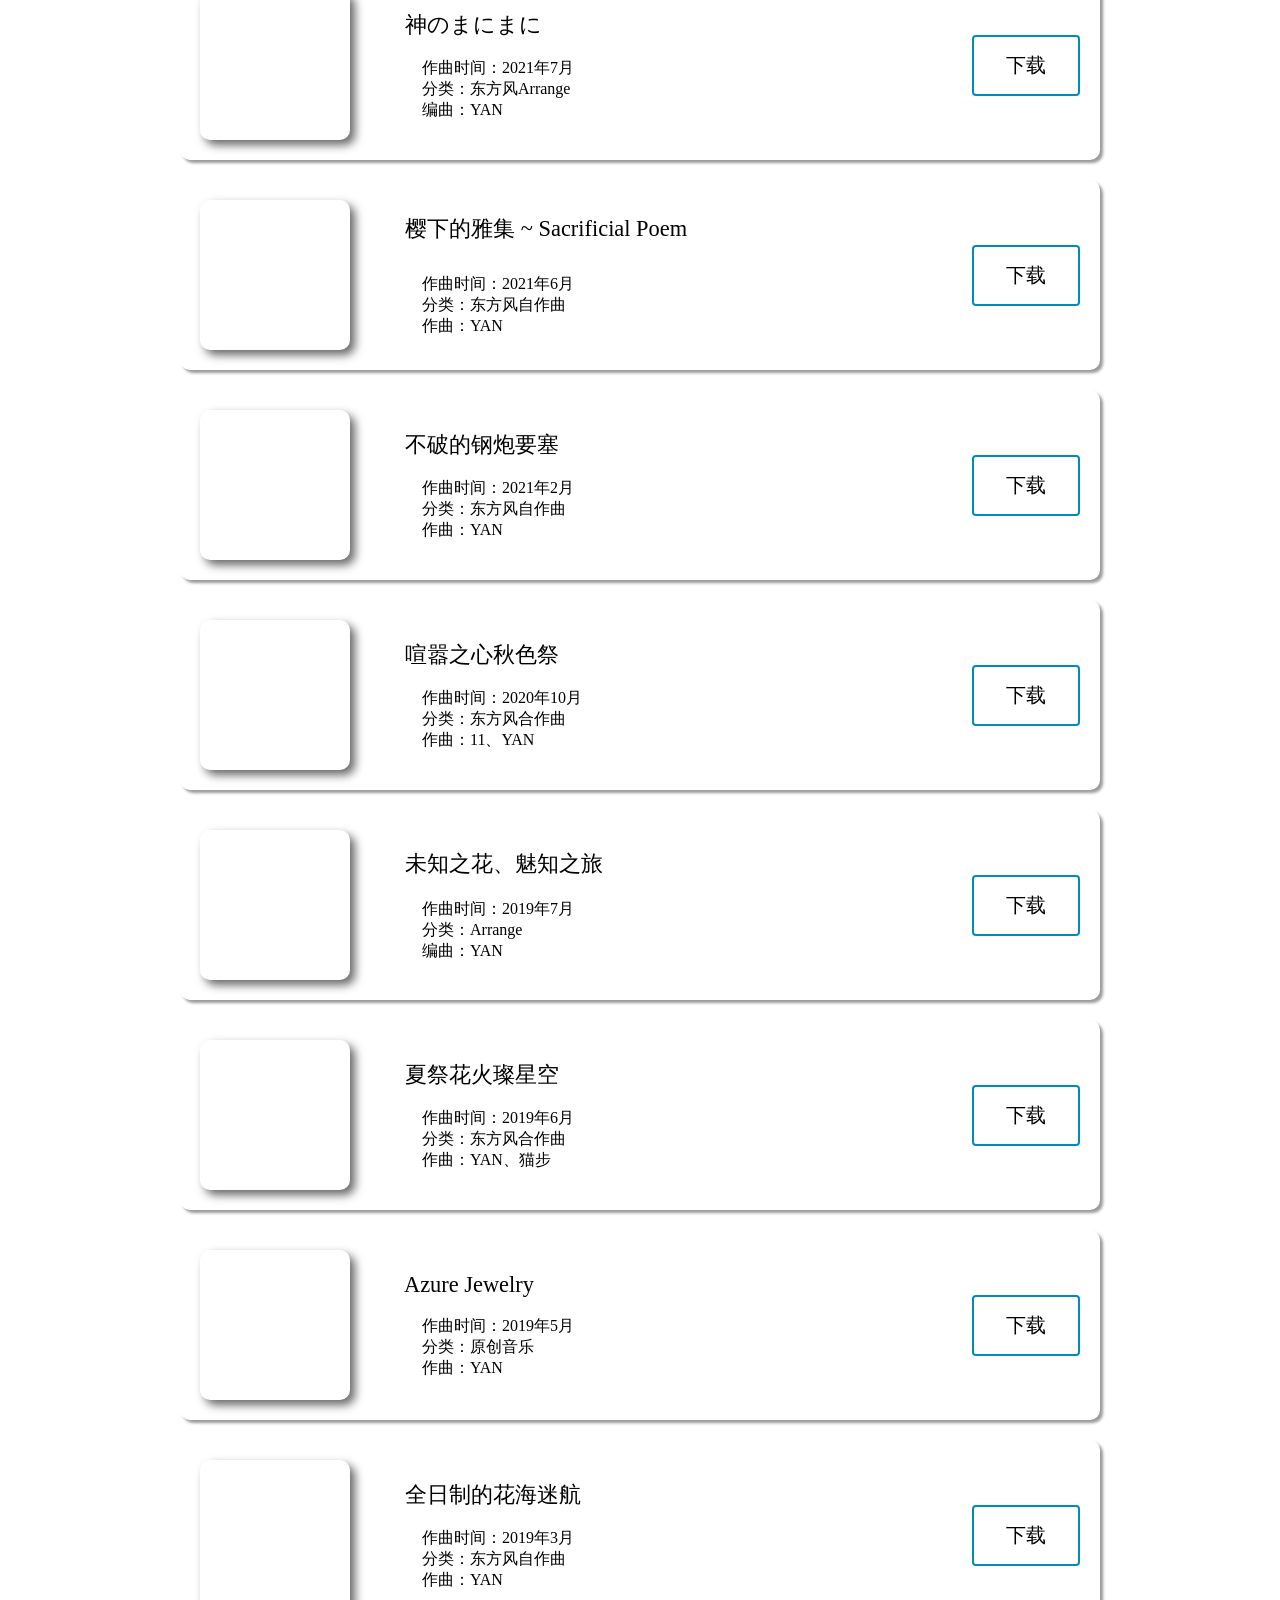
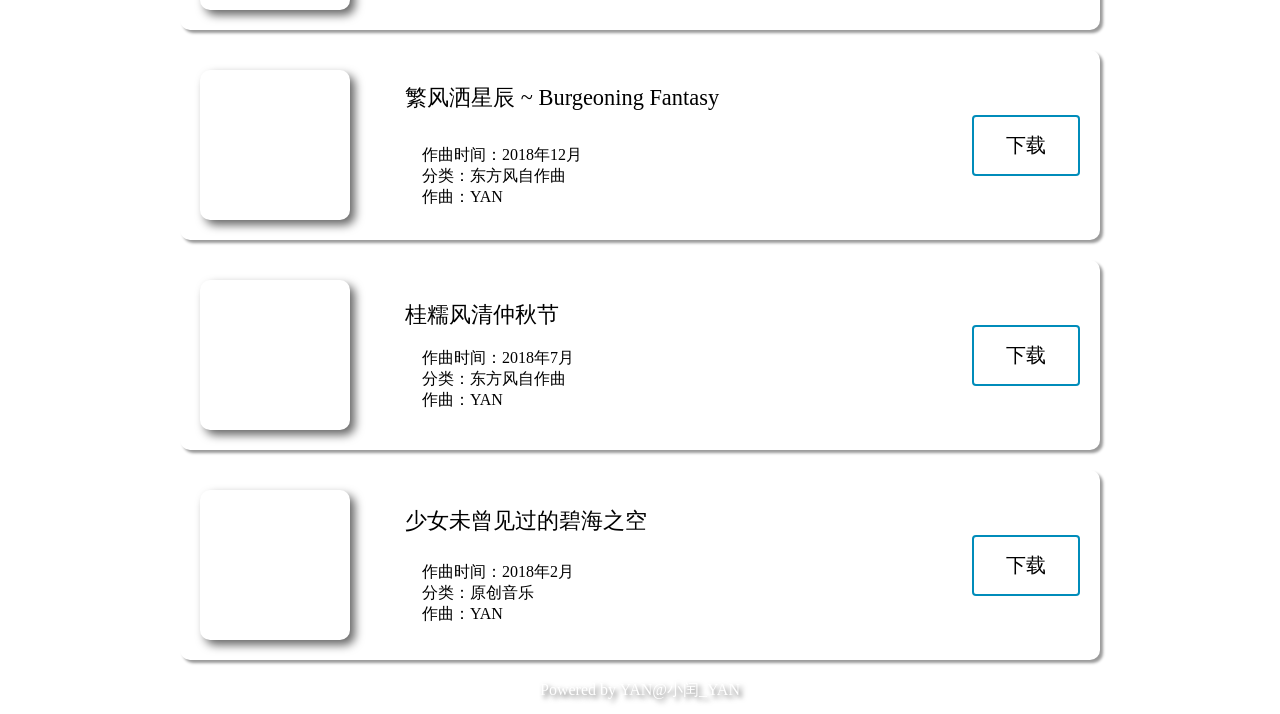
==== commit 79f89060: "220528" ====
--- a/index.html
+++ b/index.html
@@ -21,6 +21,90 @@
 
     <div class="music">
         <div class="music-logo">
+            <img class="img" src="https://yan-blog.oss-cn-beijing.aliyuncs.com/musics/cover/%E8%8A%B1%E6%B5%B7.jpg" alt="">
+        </div>
+        <div class="music-info">
+            <div class="music-name">
+                <i class="fas fa-music"></i>&nbsp;&nbsp;全日制花海迷航 (Remix)
+            </div>
+            <div class="music-desc">
+                <i class="fas fa-calendar-day"></i>&nbsp;&nbsp;作曲时间：2022年5月<br/>
+                <i class="fas fa-quote-left"></i>&nbsp;&nbsp;分类：东方风自作曲<br/>
+                <i class="fas fa-feather-alt"></i>&nbsp;&nbsp;作曲：YAN
+            </div>
+        </div>
+        <div class="music-href">
+            <a href="https://yan-blog.oss-cn-beijing.aliyuncs.com/musics/mp3/%E5%85%A8%E6%97%A5%E5%88%B6%E7%9A%84%E8%8A%B1%E6%B5%B7%E8%BF%B7%E8%88%AA_2022.mp3">
+                <button type="button" class="button">下载</button>
+            </a>
+        </div>
+    </div>
+    
+    <div class="music">
+        <div class="music-logo">
+            <img class="img" src="https://yan-blog.oss-cn-beijing.aliyuncs.com/musics/cover/spring.png" alt="">
+        </div>
+        <div class="music-info">
+            <div class="music-name">
+                <i class="fas fa-music"></i>&nbsp;&nbsp;Spring (Instrument)
+            </div>
+            <div class="music-desc">
+                <i class="fas fa-calendar-day"></i>&nbsp;&nbsp;作曲时间：2022年4月<br/>
+                <i class="fas fa-quote-left"></i>&nbsp;&nbsp;分类：改编曲<br/>
+                <i class="fas fa-feather-alt"></i>&nbsp;&nbsp;编曲：YAN
+            </div>
+        </div>
+        <div class="music-href">
+            <a href="https://yan-blog.oss-cn-beijing.aliyuncs.com/musics/mp3/Spring%20(Instrumental).mp3">
+                <button type="button" class="button">下载</button>
+            </a>
+        </div>
+    </div>
+    
+    <div class="music">
+        <div class="music-logo">
+            <img class="img" src="https://yan-blog.oss-cn-beijing.aliyuncs.com/musics/cover/spring.png" alt="">
+        </div>
+        <div class="music-info">
+            <div class="music-name">
+                <i class="fas fa-music"></i>&nbsp;&nbsp;Spring (Vocal)
+            </div>
+            <div class="music-desc">
+                <i class="fas fa-calendar-day"></i>&nbsp;&nbsp;作曲时间：2022年4月<br/>
+                <i class="fas fa-quote-left"></i>&nbsp;&nbsp;分类：SynthV 调校<br/>
+                <i class="fas fa-feather-alt"></i>&nbsp;&nbsp;编曲：YAN
+            </div>
+        </div>
+        <div class="music-href">
+            <a href="https://yan-blog.oss-cn-beijing.aliyuncs.com/musics/mp3/Spring.mp3">
+                <button type="button" class="button">下载</button>
+            </a>
+        </div>
+    </div>
+    
+    <div class="music">
+        <div class="music-logo">
+            <img class="img" src="https://yan-blog.oss-cn-beijing.aliyuncs.com/musics/cover/%E7%9C%9F%E5%AE%9E%E6%A2%A6%E5%B9%BB.jpg" alt="">
+        </div>
+        <div class="music-info">
+            <div class="music-name">
+                <i class="fas fa-music"></i>&nbsp;&nbsp;真实与梦幻之隔
+            </div>
+            <div class="music-desc">
+                <i class="fas fa-calendar-day"></i>&nbsp;&nbsp;作曲时间：2020年3月<br/>
+                <i class="fas fa-quote-left"></i>&nbsp;&nbsp;分类：东方风自作曲<br/>
+                <i class="fas fa-feather-alt"></i>&nbsp;&nbsp;作曲：YAN
+            </div>
+        </div>
+        <div class="music-href">
+            <a href="https://yan-blog.oss-cn-beijing.aliyuncs.com/musics/mp3/%E7%9C%9F%E5%AE%9E%E4%B8%8E%E6%A2%A6%E5%B9%BB%E4%B9%8B%E9%9A%94.mp3">
+                <button type="button" class="button">下载</button>
+            </a>
+        </div>
+    </div>
+    
+    <div class="music">
+        <div class="music-logo">
             <img class="img" src="https://yan-blog.oss-cn-beijing.aliyuncs.com/musics/cover/%E5%B9%BB%E6%83%B3%E5%90%AF%E7%AD%B5.png" alt="">
         </div>
         <div class="music-info">
--- a/css/style.css
+++ b/css/style.css
@@ -48,7 +48,6 @@
     border-radius: 10px;
     margin: 20px;
     display: flex;
-    flex-wrap: wrap;
     align-items: center;
     justify-content: center;
     box-shadow: 3px 3px 3px rgba(0, 0, 0, 0.4);
